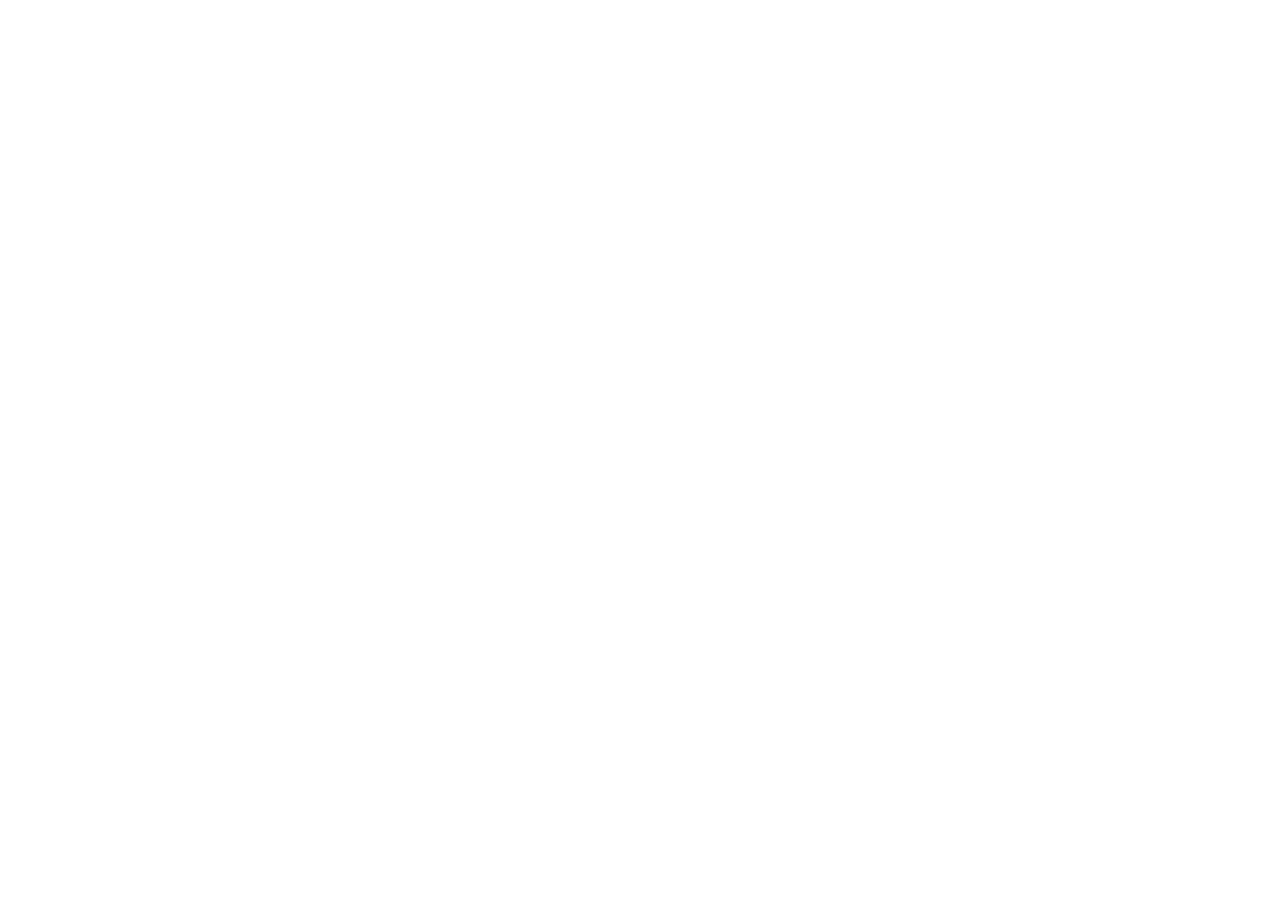
==== pages/home/index.html @ fca5118d "Initial commit" ====
<!DOCTYPE html>
<html lang="pt-br">
<head>
    <meta charset="UTF-8">
    <meta http-equiv="X-UA-Compatible" content="IE=edge">
    <meta name="viewport" content="width=device-width, initial-scale=1.0">
    <link rel="stylesheet" href="/styles/globalStyles.css">
    <link rel="stylesheet" href="index.css">
    <link rel="shortcut icon" href="/assets/img/favicon.ico" type="image/x-icon">
    <title>Webwomen</title>
    <meta
      name="description"
      content="Está procurando oportunidades de estágio, emprego ou bolsas de estudo? 
      Ou até mesmo oportunidades para atender eventos de tecnologia no Brasil 
      e ao redor do mundo?"
    />
</head>
<body>
    <main></main>
    <script src="jobsData.js"></script>
    <script src="index.js"></script>
</body>
</html>
---- styles/globalStyles.css ----
@import url("https://fonts.googleapis.com/css2?family=Poppins:wght@400;600&display=swap");

* {
  padding: 0;
  margin: 0;
  box-sizing: border-box;
  scroll-behavior: smooth;
}

img {
  max-width: 100%;
}

:root {
  --color-brand-1: #6741D9;
  --color-brand-2: #5F3DC4;
  --color-grey-1:  #212529;
  --color-grey-2:  #343a40;
  --color-grey-3:  #dee2e6;
  --color-grey-4:  #e9ecef;
  --color-grey-5:  #f1f3f5;
  --color-grey-6:  #ffffff;
  --radius-default: 0.5rem;

  --title-1: 3rem;
  --title-2: 2.5rem;
  --title-3: 2rem;
  --title-4: 1.375rem;
  --title-5: 1.125rem;

  --text-1:  1.125rem;
  --text-2:  1rem;
  --text-3:  0.875rem;
}

body {
  font-family: "Poppins", sans-serif;
}

.container {
  width: 76rem;
  max-width: 100%;
  margin: 0 auto;
  padding-left: 1rem;
  padding-right: 1rem;
}

@media(max-width: 991px){
  :root {
    --title-1: calc(3rem / 1.2);
    --title-2: calc(2.5rem / 1.2);
    --title-3: calc(2rem / 1.2);
    --text-1:  calc(1.125rem / 1.2);
  }
}
---- pages/home/index.css ----
/* Desenvolva sua estilização aqui... */
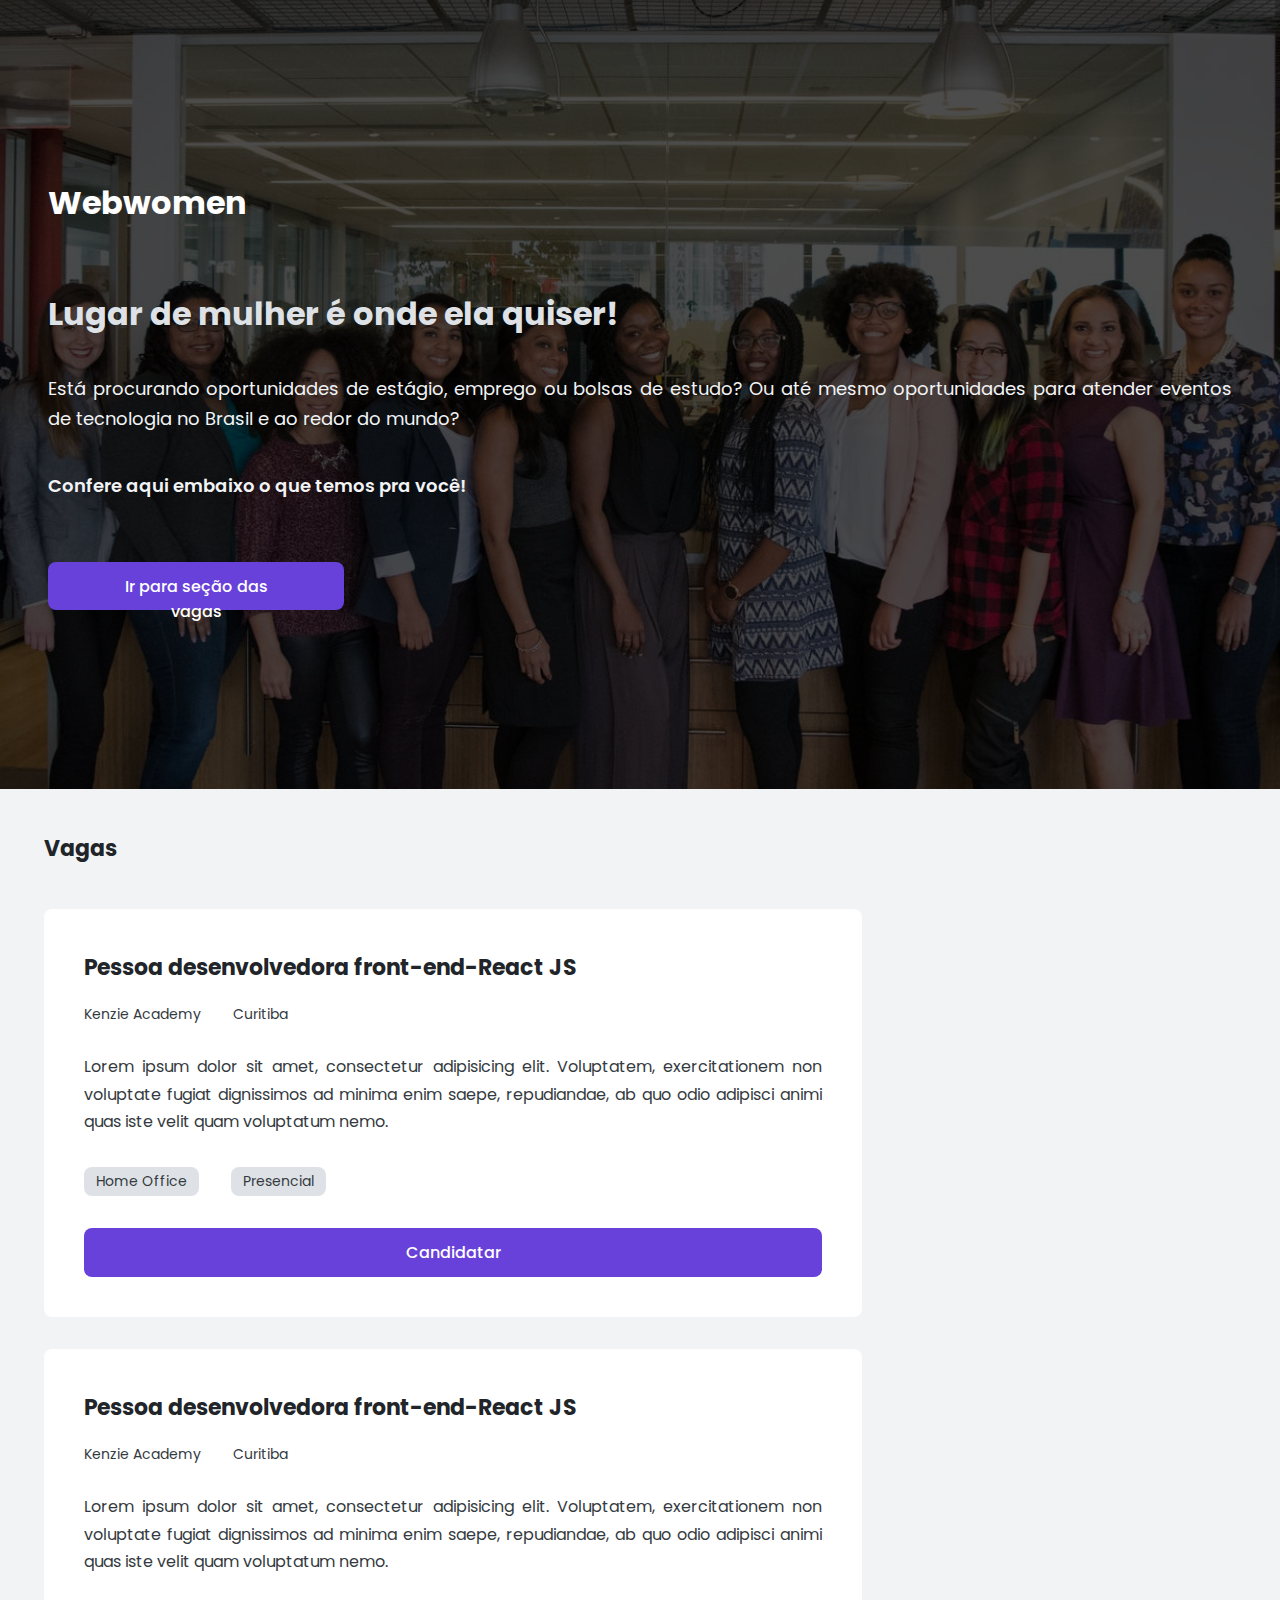
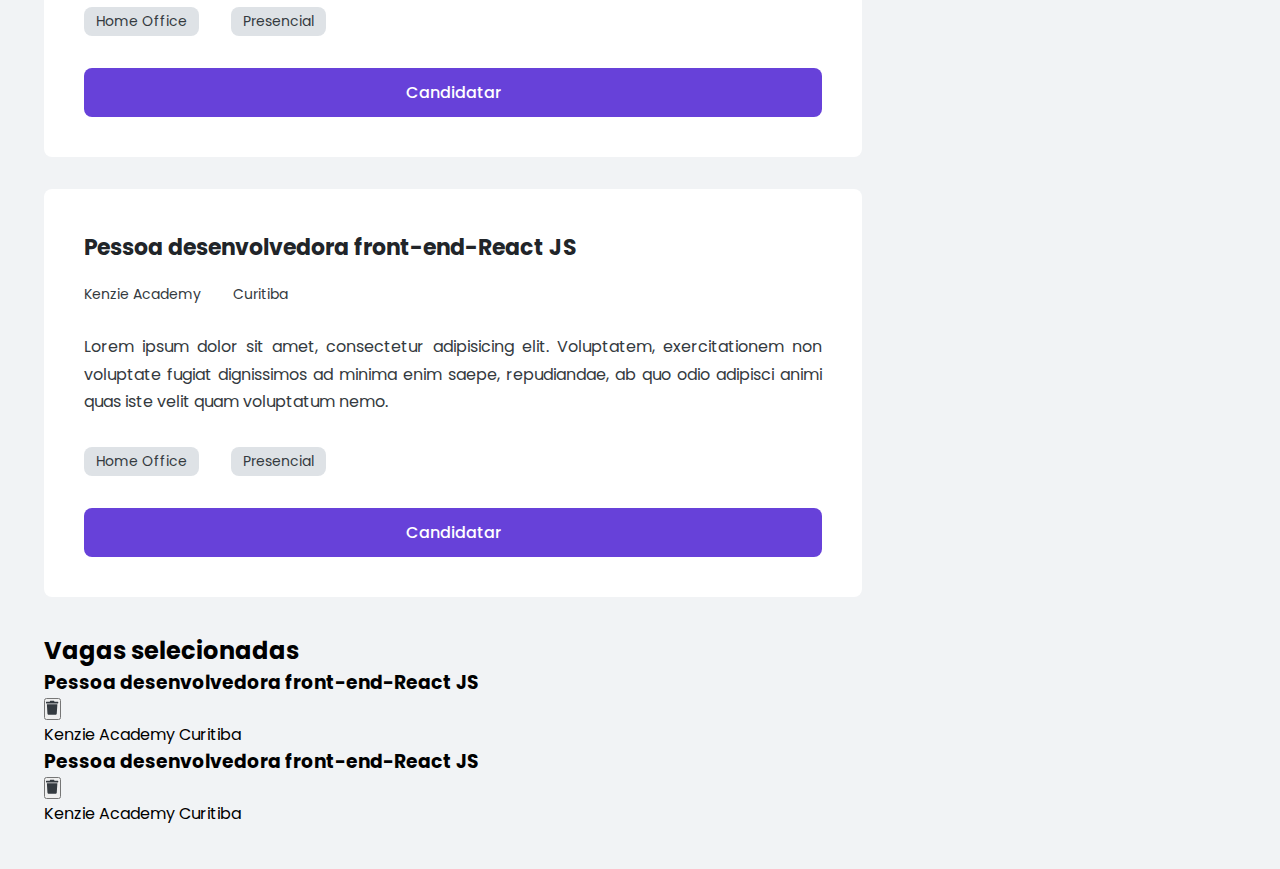
==== commit 8544cd55: "html estruturado, estilizando section apply-jobs" ====
--- a/pages/home/index.html
+++ b/pages/home/index.html
@@ -16,7 +16,135 @@
     />
 </head>
 <body>
-    <main></main>
+    <header>
+      <div class="container header__container">
+        <h1>Webwomen</h1>
+        <h2>Lugar de mulher é onde ela quiser!</h2>
+        <p>
+          Está procurando oportunidades de estágio, emprego ou bolsas de estudo? 
+          Ou até mesmo oportunidades para atender eventos de tecnologia no Brasil e ao redor do mundo? 
+        </p>
+        <p class="header__container--p">
+          Confere aqui embaixo o que temos pra você!
+        </p>
+
+        <button class="header__container--button">
+          Ir para seção das vagas
+        </button>
+      </div>
+    </header>
+
+    <main>
+      <div class="container main__container">
+        <section class="main__section--jobs">
+          <h2>Vagas</h2>
+
+          <ul id="jobs__list">
+            <li>
+              <h3>Pessoa desenvolvedora front-end-React JS</h3>
+              <div class="jobs__list--local">
+                <span class="jobs__list--span1">Kenzie Academy</span>
+                <span class="jobs__list--span2">Curitiba</span>
+              </div>
+              <p>Lorem ipsum dolor sit amet, consectetur adipisicing elit. Voluptatem, exercitationem non voluptate fugiat dignissimos ad minima enim saepe, repudiandae, ab quo odio adipisci animi quas iste velit quam voluptatum nemo.</p>
+              <div class="jobs__list--type">
+                <span class="jobs__list--type1">
+                  Home Office
+                </span>
+                <span class="jobs__list--type2">
+                  Presencial
+                </span>
+              </div>
+              <button class="jobs__list--button">
+                Candidatar
+              </button>
+            </li>
+
+            <li>
+              <h3>Pessoa desenvolvedora front-end-React JS</h3>
+              <div class="jobs__list--local">
+                <span class="jobs__list--span1">Kenzie Academy</span>
+                <span class="jobs__list--span2">Curitiba</span>
+              </div>
+              <p>Lorem ipsum dolor sit amet, consectetur adipisicing elit. Voluptatem, exercitationem non voluptate fugiat dignissimos ad minima enim saepe, repudiandae, ab quo odio adipisci animi quas iste velit quam voluptatum nemo.</p>
+              <div class="jobs__list--type">
+                <span class="jobs__list--type1">
+                  Home Office
+                </span>
+                <span class="jobs__list--type2">
+                  Presencial
+                </span>
+              </div>
+              <button class="jobs__list--button">
+                Candidatar
+              </button>
+            </li>
+
+            <li>
+              <h3>Pessoa desenvolvedora front-end-React JS</h3>
+              <div class="jobs__list--local">
+                <span class="jobs__list--span1">Kenzie Academy</span>
+                <span class="jobs__list--span2">Curitiba</span>
+              </div>
+              <p>Lorem ipsum dolor sit amet, consectetur adipisicing elit. Voluptatem, exercitationem non voluptate fugiat dignissimos ad minima enim saepe, repudiandae, ab quo odio adipisci animi quas iste velit quam voluptatum nemo.</p>
+              <div class="jobs__list--type">
+                <span class="jobs__list--type1">
+                  Home Office
+                </span>
+                <span class="jobs__list--type2">
+                  Presencial
+                </span>
+              </div>
+              <button class="jobs__list--button">
+                Candidatar
+              </button>
+            </li>
+          </ul>
+        </section>
+
+        <section class="main__section--apply-jobs">
+          <h2>Vagas selecionadas</h2>
+          <ul id="apply-jobs__list">
+            <li>
+              <div class="apply-jobs__list--title">
+                <h3>Pessoa desenvolvedora front-end-React JS</h3>
+                <button class="remove-button">
+                  <img src="/assets/img/trash-icon.svg" alt="Imagem de uma lixeira">
+                </button>
+              </div>
+              <div class="apply-jobs__list--local">
+                <span class="span1">
+                  Kenzie Academy
+                </span>
+                <span class="span2">
+                  Curitiba
+                </span>
+              </div>
+            </li>
+
+            <li>
+              <div class="apply-jobs__list--title">
+                <h3>Pessoa desenvolvedora front-end-React JS</h3>
+                <button class="remove-button">
+                  <img src="/assets/img/trash-icon.svg" alt="Imagem de uma lixeira">
+                </button>
+              </div>
+              <div class="apply-jobs__list--local">
+                <span class="span1">
+                  Kenzie Academy
+                </span>
+                <span class="span2">
+                  Curitiba
+                </span>
+              </div>
+            </li>
+
+          </ul>
+        </section>
+      </div>
+    </main>
+
+
     <script src="jobsData.js"></script>
     <script src="index.js"></script>
 </body>
--- a/styles/globalStyles.css
+++ b/styles/globalStyles.css
@@ -5,6 +5,7 @@
   margin: 0;
   box-sizing: border-box;
   scroll-behavior: smooth;
+  list-style: none;
 }
 
 img {
@@ -31,6 +32,8 @@
   --text-1:  1.125rem;
   --text-2:  1rem;
   --text-3:  0.875rem;
+
+  --line-height-default: 170%;
 }
 
 body {
--- a/pages/home/index.css
+++ b/pages/home/index.css
@@ -1 +1,157 @@
-/* Desenvolva sua estilização aqui... */+header {
+    height: 49.313rem;
+    background-image: url(/assets/img/header-img.svg);
+    background-attachment: fixed;
+    background-repeat: no-repeat;
+    background-size:cover;
+    background-position: center;
+    display: flex;
+    flex-direction: column;
+    align-items: center;
+    justify-content: center;
+}
+
+header .header__container {
+   display: flex;
+   flex-direction: column;
+}
+
+header .header__container > h1 {
+    font-size: var(--title-3);
+    color: var(--color-grey-6);
+    margin-bottom: 3.75rem; 
+}
+
+header .header__container > h2 {
+    font-size: var(--title-3);
+    color: var(--color-grey-3);
+    line-height: var(--line-height-default);
+    margin-bottom: 2rem;
+}
+
+header .header__container > p {
+    font-size: var(--title-5);
+    color: var(--color-grey-5);
+    line-height: var(--line-height-default);
+    text-align: justify;
+}
+
+header .header__container .header__container--p {
+    font-weight: 600;
+    margin-top: 2.25rem;
+    margin-bottom: 3.75rem; 
+}
+
+header .header__container > button {
+    font-family: 'Poppins', sans-serif;
+    width: 18.5rem;
+    height: 3rem;
+    border: none;
+    border-radius: var(--radius-default);
+    background-color: var(--color-brand-1);
+    padding: 0.75rem 3.125rem;
+    box-sizing: border-box;
+    font-size: var(--text-2);
+    color: var(--color-grey-6);
+    font-weight: 500;
+}
+
+main {
+    background-color: var(--color-grey-5);
+}
+
+main .main__container {
+    display: flex;
+    flex-direction: column;
+    padding: 2.688rem 0.75rem;
+    box-sizing: border-box;
+    gap: 2.25rem;
+}
+
+main .main__container .main__section--jobs {
+    display: flex;
+    flex-direction: column;
+    gap: 2.75rem;
+}
+
+main .main__container .main__section--jobs > h2 {
+    font-size: var(--title-4);
+    color: var(--color-grey-1);
+}
+
+main .main__container .main__section--jobs > ul {
+    display: flex;
+    flex-direction: column;
+    gap: 2rem;
+}
+
+main .main__container .main__section--jobs > ul li {
+    width: 51.125rem;
+    max-width: 100%;
+    padding: 2.5rem;
+    box-sizing: border-box;
+    background-color: var(--color-grey-6);
+    border: none;
+    border-radius: var(--radius-default);
+}
+
+main .main__container .main__section--jobs > ul li > h3 {
+    font-size: var(--title-4);
+    color: var(--color-grey-1);
+    line-height: var(--line-height-default);
+    margin-bottom: 1.125rem;
+}
+
+main .main__container .main__section--jobs > ul li .jobs__list--local {
+    display: flex;
+    flex-direction: row;
+    gap: 2rem;
+    margin-bottom: 1.75rem;
+}
+
+main .main__container .main__section--jobs > ul li .jobs__list--local > span {
+    font-size: var(--text-3);
+    color: var(--color-grey-2);
+}
+
+main .main__container .main__section--jobs > ul li p {
+    font-size: var(--text-2);
+    color: var(--color-grey-2);
+    text-align: justify;
+    line-height: var(--line-height-default);
+    margin-bottom: 2rem;
+}
+
+main .main__container .main__section--jobs > ul li .jobs__list--type {
+    display: flex;
+    flex-direction: row;
+    gap: 2rem;
+    margin-bottom: 2rem;
+}
+
+main .main__container .main__section--jobs > ul li .jobs__list--type > span {
+    background-color: var(--color-grey-3);
+    padding: 0.25rem 0.75rem;
+    box-sizing: border-box;
+    border-radius: var(--radius-default);
+    color: var(--color-grey-2);
+    font-size: var(--text-3);
+}
+
+main .main__container .main__section--jobs > ul li button {
+    width: 100%;
+    padding: 0.75rem 1.75rem;
+    box-sizing: border-box;
+    cursor: pointer;
+    border: none;
+    border-radius: var(--radius-default);
+    background-color: var(--color-brand-1);
+    font-size: var(--text-2);
+    color: var(--color-grey-6);
+    font-weight: 500;
+    font-family: 'Poppins', sans-serif;
+}
+
+main .main__container .main__section--jobs > ul li button:hover {
+    background-color: var(--color-brand-2);
+}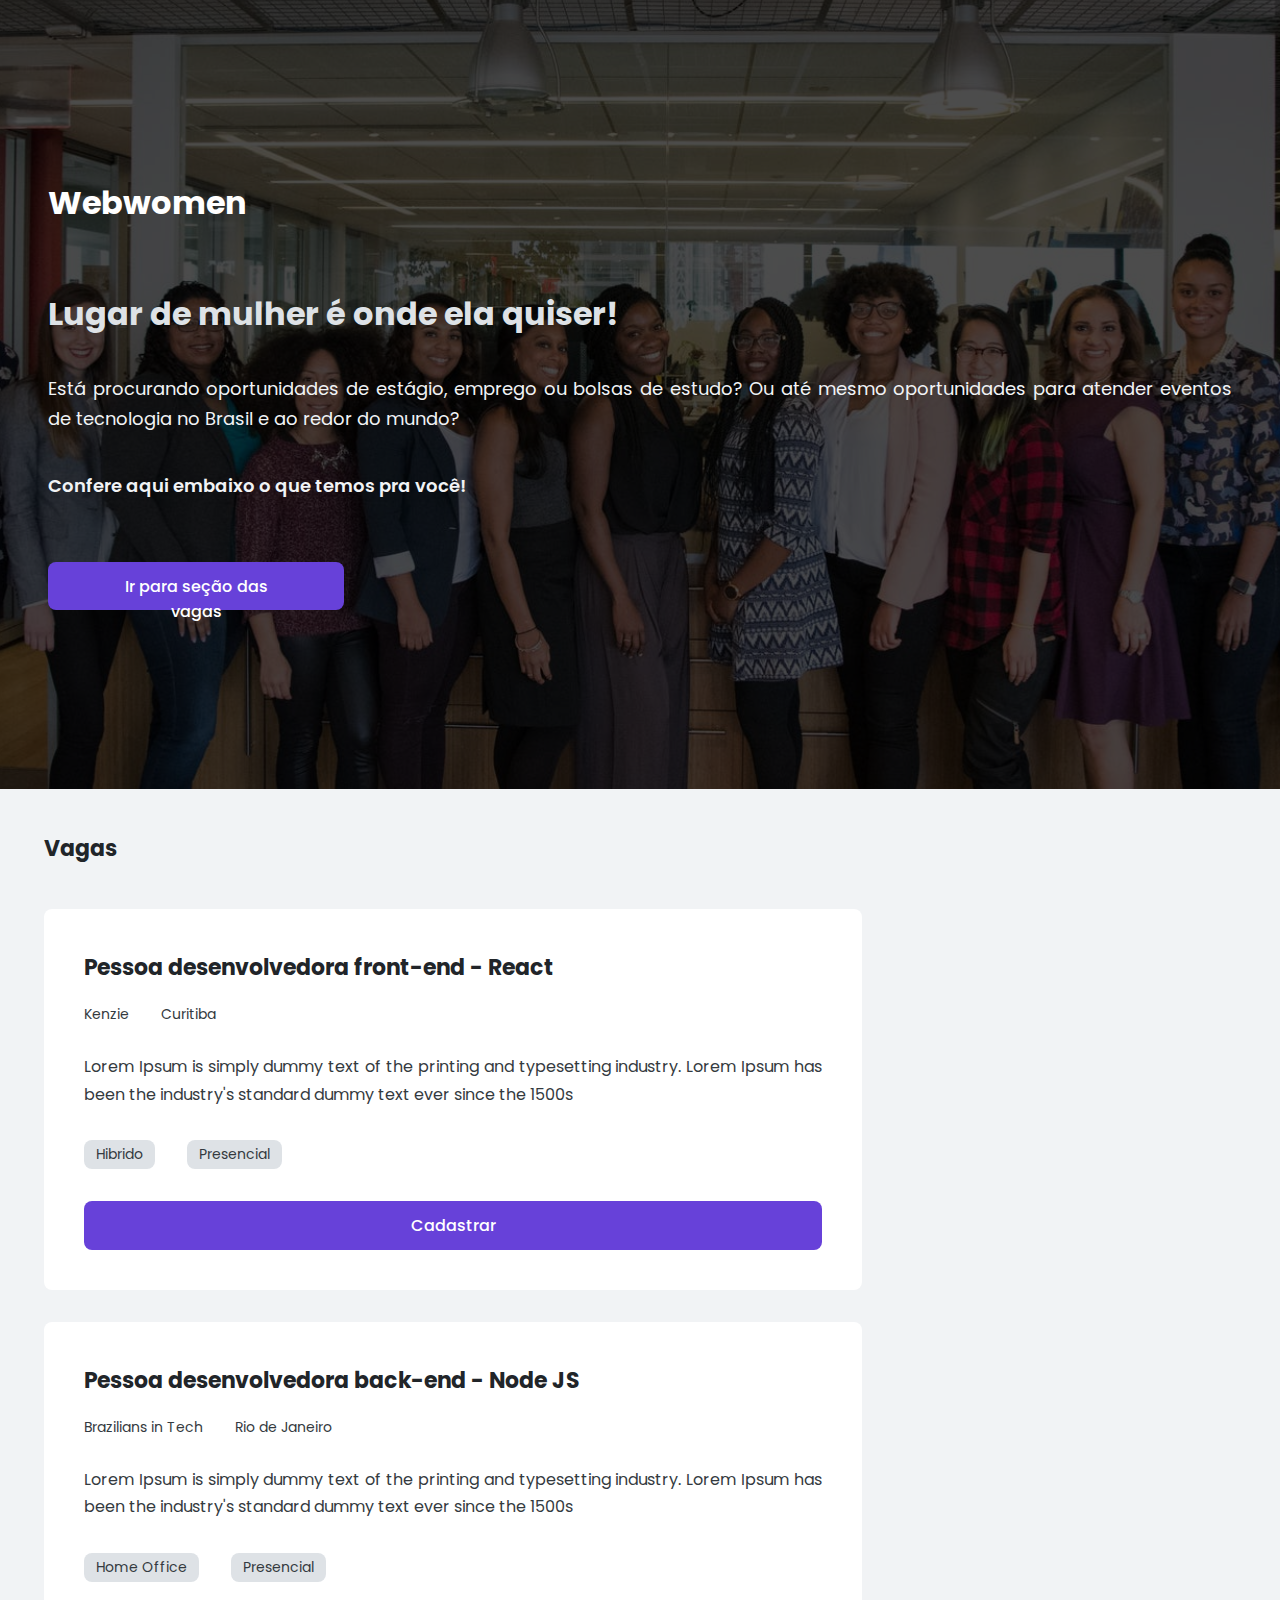
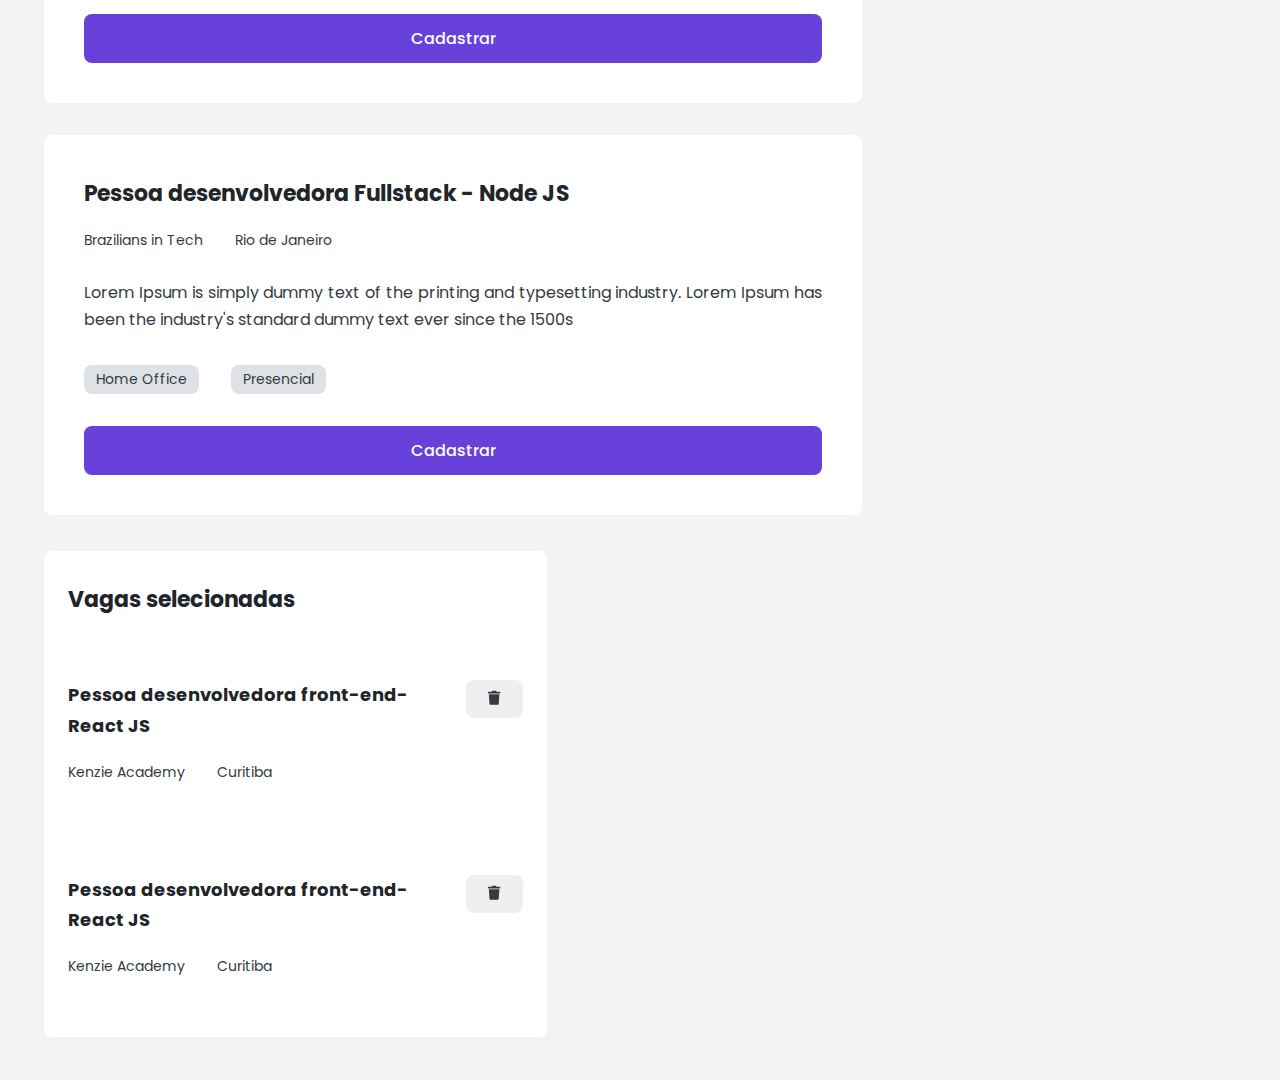
==== commit c4f15b43: "cards do jobs list renderizados através do DOM" ====
--- a/pages/home/index.html
+++ b/pages/home/index.html
@@ -40,7 +40,7 @@
           <h2>Vagas</h2>
 
           <ul id="jobs__list">
-            <li>
+            <!-- <li>
               <h3>Pessoa desenvolvedora front-end-React JS</h3>
               <div class="jobs__list--local">
                 <span class="jobs__list--span1">Kenzie Academy</span>
@@ -98,7 +98,7 @@
               <button class="jobs__list--button">
                 Candidatar
               </button>
-            </li>
+            </li> -->
           </ul>
         </section>
 
--- a/pages/home/index.css
+++ b/pages/home/index.css
@@ -154,4 +154,67 @@
 
 main .main__container .main__section--jobs > ul li button:hover {
     background-color: var(--color-brand-2);
+}
+
+
+main .main__container .main__section--apply-jobs {
+    padding: 2rem 1.5rem 0 1.5rem;
+    box-sizing: border-box;
+    display: flex;
+    flex-direction: column;
+    gap: 2rem;
+    background-color: var(--color-grey-6);
+    border-radius: var(--radius-default);
+    width: 31.438rem;
+    max-width: 100%;
+}
+
+main .main__container .main__section--apply-jobs > h2 {
+    font-size: var(--title-4);
+    color: var(--color-grey-1);
+}
+
+main .main__container .main__section--apply-jobs > ul {
+    display: flex;
+    flex-direction: column;
+}
+
+main .main__container .main__section--apply-jobs > ul li {
+    padding: 2rem 0;
+    box-sizing: border-box;
+    display: flex;
+    flex-direction: column;
+    gap: 1.25rem;
+}
+
+main .main__container .main__section--apply-jobs > ul li .apply-jobs__list--title {
+    display: flex;
+    flex-direction: row;
+    gap: 1.625rem;
+}
+
+main .main__container .main__section--apply-jobs > ul li .apply-jobs__list--title h3 {
+    font-size: var(--title-5);
+    color: var(--color-grey-1);
+    line-height: var(--line-height-default);
+}
+
+main .main__container .main__section--apply-jobs > ul li .apply-jobs__list--title button {
+    width: 65px;
+    height: 38px;
+    border: none;
+    border-radius: var(--radius-default);
+    cursor: pointer;
+}
+
+main .main__container .main__section--apply-jobs > ul li .apply-jobs__list--local {
+    display: flex;
+    flex-direction: row;
+    gap: 2rem;
+    margin-bottom: 1.75rem;
+}
+
+main .main__container .main__section--apply-jobs > ul li .apply-jobs__list--local span {
+    font-size: var(--text-3);
+    color: var(--color-grey-2);
 }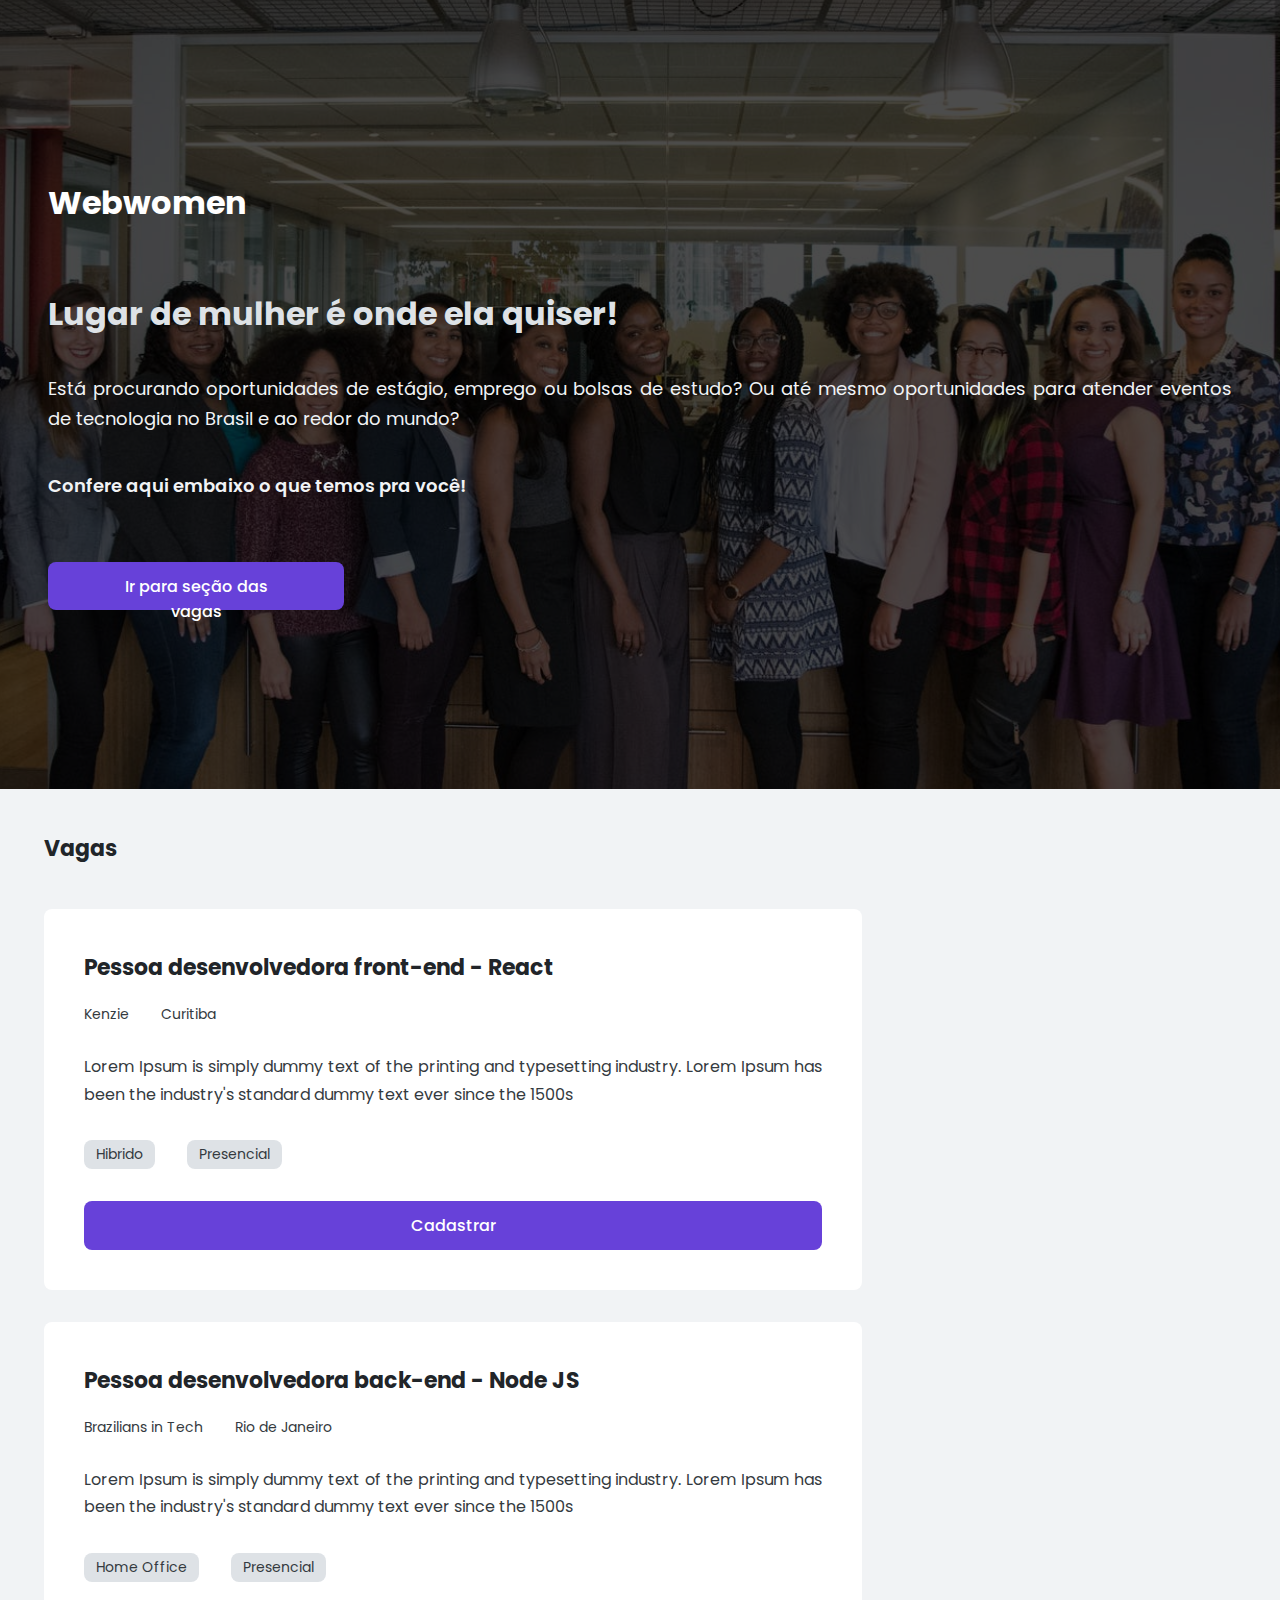
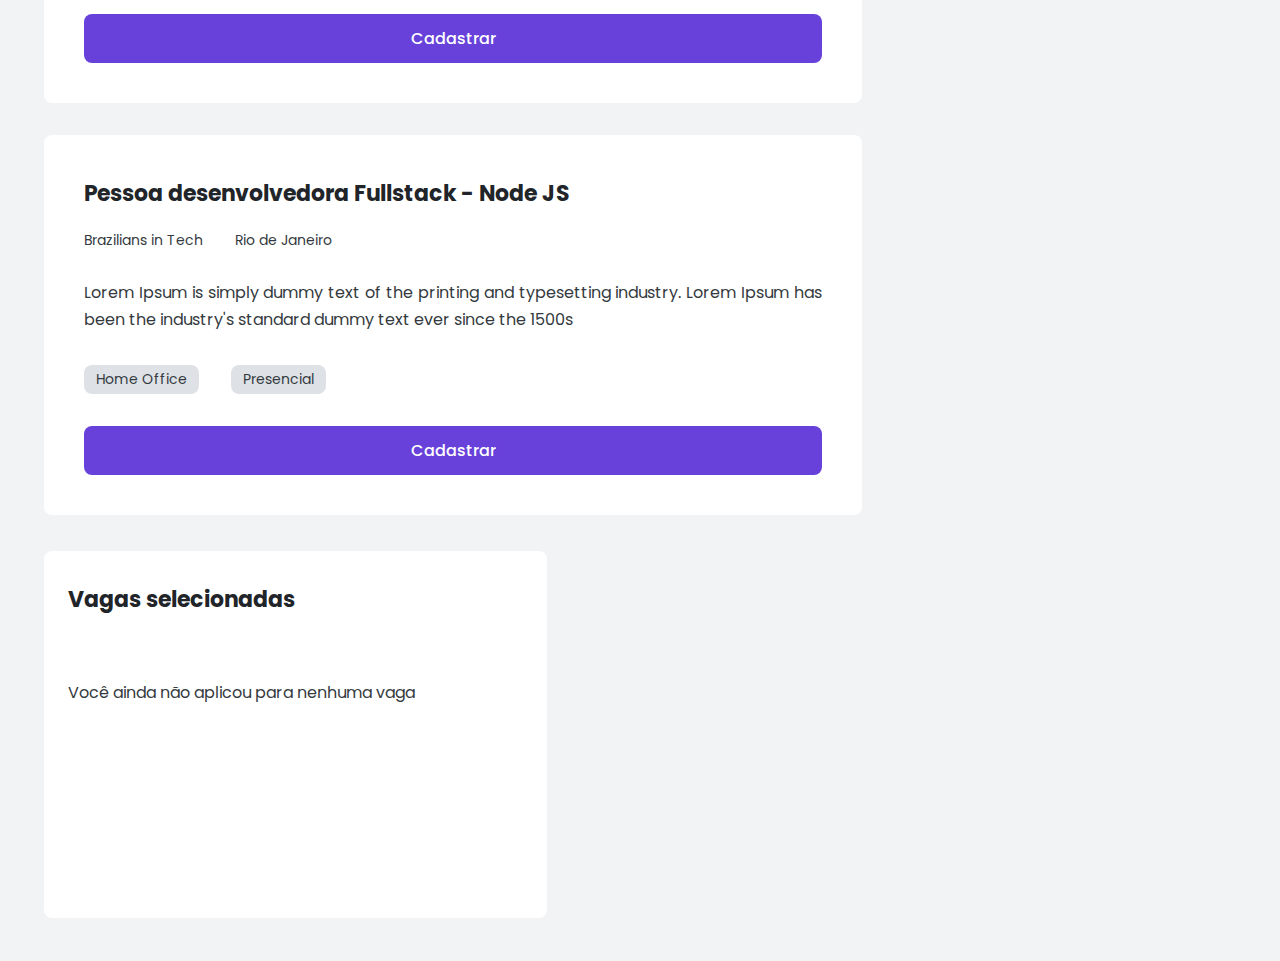
==== commit eae93956: "criou-se uma nova chave no local storage e realizou-se uma função para adicionar e remover os objeto" ====
--- a/pages/home/index.html
+++ b/pages/home/index.html
@@ -105,7 +105,7 @@
         <section class="main__section--apply-jobs">
           <h2>Vagas selecionadas</h2>
           <ul id="apply-jobs__list">
-            <li>
+            <!-- <li>
               <div class="apply-jobs__list--title">
                 <h3>Pessoa desenvolvedora front-end-React JS</h3>
                 <button class="remove-button">
@@ -137,7 +137,7 @@
                   Curitiba
                 </span>
               </div>
-            </li>
+            </li> -->
 
           </ul>
         </section>
--- a/pages/home/index.css
+++ b/pages/home/index.css
@@ -167,6 +167,7 @@
     border-radius: var(--radius-default);
     width: 31.438rem;
     max-width: 100%;
+    min-height: 22.938rem;
 }
 
 main .main__container .main__section--apply-jobs > h2 {
@@ -217,4 +218,9 @@
 main .main__container .main__section--apply-jobs > ul li .apply-jobs__list--local span {
     font-size: var(--text-3);
     color: var(--color-grey-2);
+}
+
+main .main__container .main__section--apply-jobs .apply-jobs-empty {
+    font-size: var(--text-2);
+    color: var(--color-grey-2);
 }